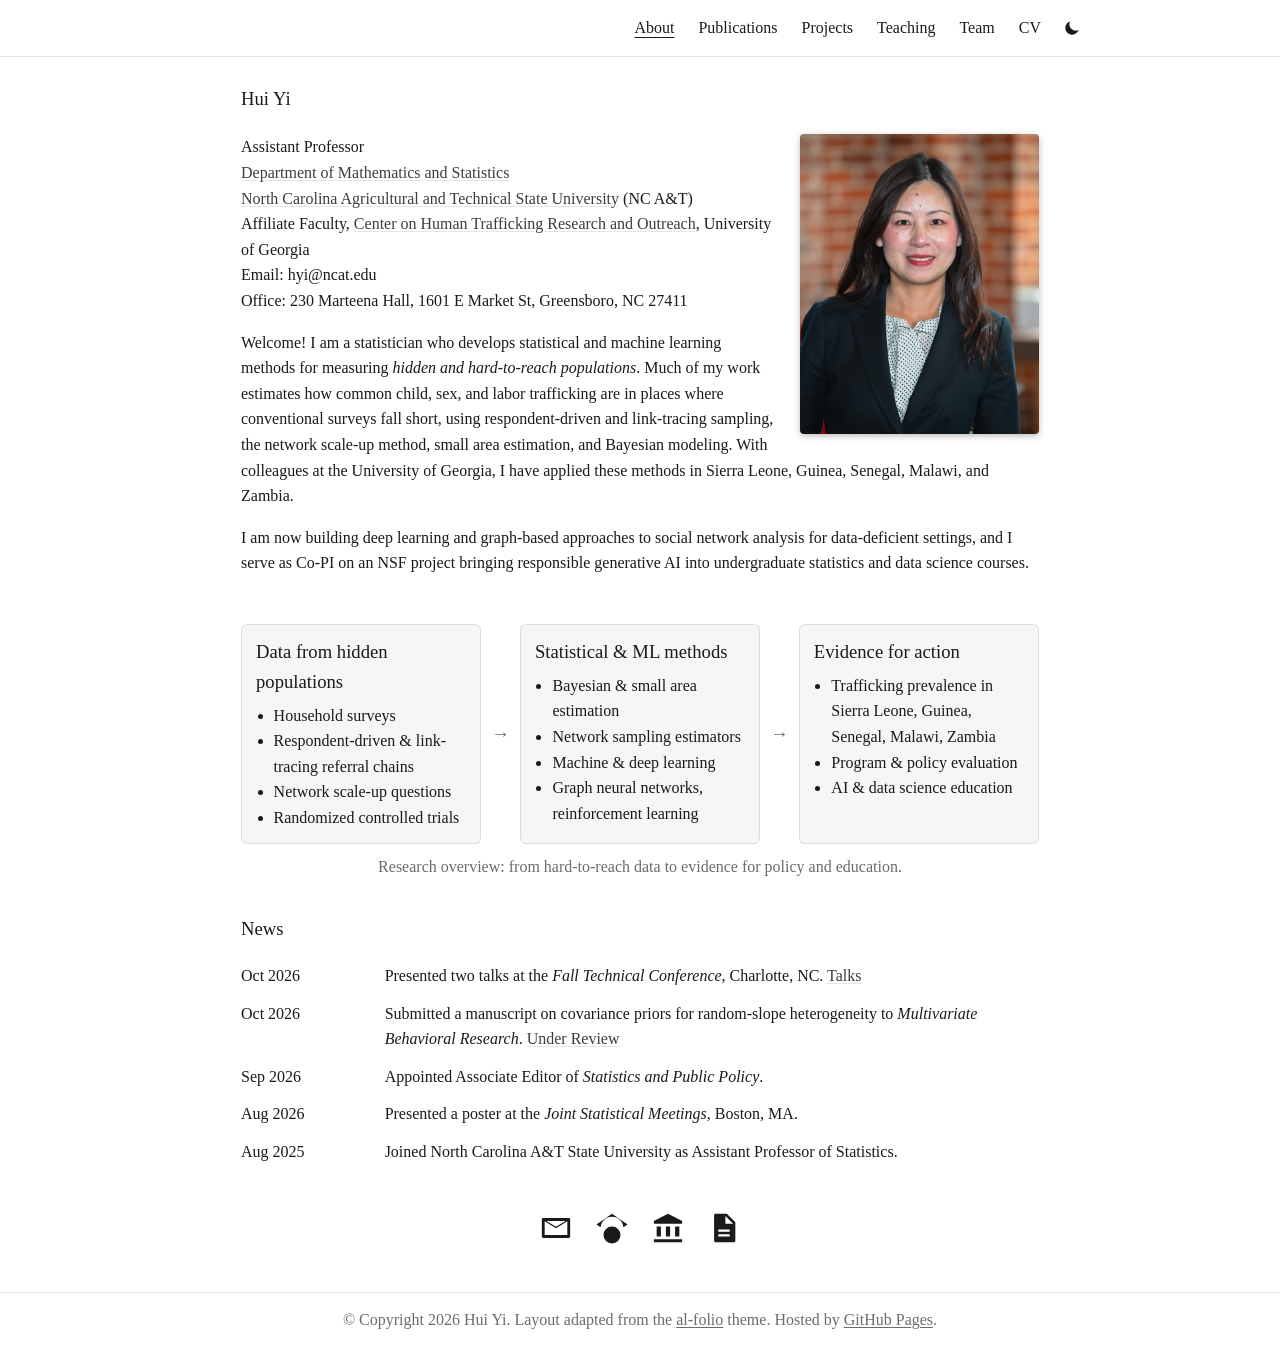
==== index.html @ 5a34bf9c "Add files via upload" ====
<!DOCTYPE html>
<html lang="en">
<head>
<meta charset="utf-8">
<meta name="viewport" content="width=device-width, initial-scale=1, viewport-fit=cover">
<title>Hui Yi, Ph.D. | Statistics | NC A&amp;T (NCAT)</title>
<meta name="description" content="Hui Yi, Ph.D., Assistant Professor of Statistics, Department of Mathematics and Statistics, North Carolina A&amp;T State University (NC A&amp;T, NCAT). Statistical machine learning, Bayesian modeling, respondent-driven sampling, network scale-up, and human trafficking prevalence estimation.">
<link rel="canonical" href="https://huiyi-stat.github.io/">
<meta name="author" content="Hui Yi">
<meta name="keywords" content="Hui Yi, Hui Yi NCAT, Hui Yi NC A&amp;T, North Carolina A&amp;T statistics, respondent-driven sampling, network scale-up, small area estimation, human trafficking, Bayesian">
<meta property="og:type" content="profile"><meta property="og:title" content="Hui Yi, Ph.D. | Statistics | NC A&amp;T (NCAT)">
<meta property="og:description" content="Hui Yi, Ph.D., Assistant Professor of Statistics, Department of Mathematics and Statistics, North Carolina A&amp;T State University (NC A&amp;T, NCAT). Statistical machine learning, Bayesian modeling, respondent-driven sampling, network scale-up, and human trafficking prevalence estimation."><meta property="og:url" content="https://huiyi-stat.github.io/">
<meta property="og:image" content="https://huiyi-stat.github.io/assets/img/prof_pic.jpg">
<script type="application/ld+json">{"@context": "https://schema.org", "@type": "Person", "name": "Hui Yi", "honorificSuffix": "Ph.D.", "jobTitle": "Assistant Professor of Statistics", "email": "mailto:hyi@ncat.edu", "url": "https://huiyi-stat.github.io/", "image": "https://huiyi-stat.github.io/assets/img/prof_pic.jpg", "worksFor": {"@type": "CollegeOrUniversity", "name": "North Carolina Agricultural and Technical State University", "alternateName": ["NC A&T", "NCAT", "N.C. A&T"], "url": "https://www.ncat.edu/"}, "affiliation": {"@type": "Organization", "name": "Department of Mathematics and Statistics, North Carolina A&T State University"}, "alumniOf": [{"@type": "CollegeOrUniversity", "name": "Virginia Tech"}, {"@type": "CollegeOrUniversity", "name": "Beijing Normal University"}], "knowsAbout": ["Statistics", "Machine Learning", "Deep Learning", "Bayesian Modeling", "Survey Sampling", "Respondent-Driven Sampling", "Network Scale-Up Method", "Small Area Estimation", "Social Network Analysis", "Human Trafficking Prevalence Estimation"], "sameAs": ["https://scholar.google.com/citations?user=ZdeAgTMAAAAJ", "https://profiles.ncat.edu/en/persons/hui-yi/"]}</script>
<link rel="stylesheet" href="assets/css/main.css">
<script src="assets/js/site.js"></script>
</head>
<body>
<header class="navbar"><nav class="navbar-inner" aria-label="Main">
  <a class="navbar-brand hidden-on-about" href="index.html">Hui Yi</a>
  <div class="nav-right">
    <div class="nav-menu" id="nav-menu"><ul class="nav-links"><li><a href="index.html" class="active" aria-current="page">About</a></li><li><a href="publications.html">Publications</a></li><li><a href="projects.html">Projects</a></li><li><a href="teaching.html">Teaching</a></li><li><a href="team.html">Team</a></li><li><a href="cv.html">CV</a></li></ul></div>
    <button class="icon-btn theme-toggle" id="theme-toggle" type="button" aria-label="Toggle dark mode"><svg class="moon" viewBox="0 0 24 24" fill="currentColor" aria-hidden="true"><path d="M20.7 14.6A8.5 8.5 0 0 1 9.4 3.3 9 9 0 1 0 20.7 14.6z"/></svg><svg class="sun" viewBox="0 0 24 24" fill="currentColor" aria-hidden="true"><circle cx="12" cy="12" r="4.5"/><path d="M11 1h2v3h-2zM11 20h2v3h-2zM1 11h3v2H1zM20 11h3v2h-3zM4.2 2.8l2.1 2.1-1.4 1.4-2.1-2.1zM17.7 18.1l2.1 2.1-1.4 1.4-2.1-2.1zM2.8 19.8l2.1-2.1 1.4 1.4-2.1 2.1zM18.1 6.3l2.1-2.1 1.4 1.4-2.1 2.1z"/></svg></button>
    <button class="icon-btn nav-toggle" id="nav-toggle" type="button" aria-label="Toggle navigation" aria-expanded="false" aria-controls="nav-menu"><svg viewBox="0 0 24 24" fill="currentColor" aria-hidden="true"><path d="M3 6h18v2H3zM3 11h18v2H3zM3 16h18v2H3z"/></svg></button>
  </div>
</nav></header>
<main class="container">
<header class="post-header"><h1 class="post-title">Hui Yi</h1></header>
<article class="clearfix">
<div class="profile">
  <img src="assets/img/prof_pic.jpg" alt="Portrait of Hui Yi" width="720" height="900">
</div>
<div class="about-body">
<div class="affil">
<p>Assistant Professor</p>
<p><a href="https://www.ncat.edu/cost/departments/mathematics-and-statistics/index.php" target="_blank" rel="noopener">Department of Mathematics and Statistics</a></p>
<p><a href="https://www.ncat.edu/" target="_blank" rel="noopener">North Carolina Agricultural and Technical State University</a> (NC A&amp;T)</p>
<p>Affiliate Faculty, <a href="https://cenhtro.uga.edu/" target="_blank" rel="noopener">Center on Human Trafficking Research and Outreach</a>, University of Georgia</p>
<p>Email: <span style="user-select:all">hyi@ncat.edu</span></p>
<p>Office: 230 Marteena Hall, 1601 E Market St, Greensboro, NC 27411</p>
</div>
<p>Welcome! I am a statistician who develops statistical and machine learning methods for measuring <em>hidden and hard-to-reach populations</em>. Much of my work estimates how common child, sex, and labor trafficking are in places where conventional surveys fall short, using respondent-driven and link-tracing sampling, the network scale-up method, small area estimation, and Bayesian modeling. With colleagues at the University of Georgia, I have applied these methods in Sierra Leone, Guinea, Senegal, Malawi, and Zambia.</p>
<p>I am now building deep learning and graph-based approaches to social network analysis for data-deficient settings, and I serve as Co-PI on an NSF project bringing responsible generative AI into undergraduate statistics and data science courses.</p>

</div>
</article>
<figure class="overview" aria-label="Research overview">
<div class="ov-col"><div class="ov-head">Data from hidden populations</div>
<ul><li>Household surveys</li><li>Respondent-driven &amp; link-tracing referral chains</li><li>Network scale-up questions</li><li>Randomized controlled trials</li></ul></div>
<div class="ov-arrow" aria-hidden="true">&rarr;</div>
<div class="ov-col"><div class="ov-head">Statistical &amp; ML methods</div>
<ul><li>Bayesian &amp; small area estimation</li><li>Network sampling estimators</li><li>Machine &amp; deep learning</li><li>Graph neural networks, reinforcement learning</li></ul></div>
<div class="ov-arrow" aria-hidden="true">&rarr;</div>
<div class="ov-col"><div class="ov-head">Evidence for action</div>
<ul><li>Trafficking prevalence in Sierra Leone, Guinea, Senegal, Malawi, Zambia</li><li>Program &amp; policy evaluation</li><li>AI &amp; data science education</li></ul></div>
<figcaption>Research overview: from hard-to-reach data to evidence for policy and education.</figcaption>
</figure>
<section class="news"><h2 class="section">News</h2>
<div class="table-wrap"><table><tr><th scope="row">Oct 2026</th><td>Presented two talks at the <em>Fall Technical Conference</em>, Charlotte, NC. <a href="cv.html#talks">Talks</a></td></tr><tr><th scope="row">Oct 2026</th><td>Submitted a manuscript on covariance priors for random-slope heterogeneity to <em>Multivariate Behavioral Research</em>. <a href="publications.html#review">Under Review</a></td></tr><tr><th scope="row">Sep 2026</th><td>Appointed Associate Editor of <em>Statistics and Public Policy</em>.</td></tr><tr><th scope="row">Aug 2026</th><td>Presented a poster at the <em>Joint Statistical Meetings</em>, Boston, MA.</td></tr><tr><th scope="row">Aug 2025</th><td>Joined North Carolina A&amp;T State University as Assistant Professor of Statistics.</td></tr></table></div></section>
<div class="social"><div class="contact-icons">
<a href="mailto:hyi@ncat.edu" title="Email" aria-label="Email"><svg viewBox="0 0 24 24" fill="currentColor" aria-hidden="true"><path d="M3 5h18a1 1 0 0 1 1 1v12a1 1 0 0 1-1 1H3a1 1 0 0 1-1-1V6a1 1 0 0 1 1-1zm9 7.2L4 7.3V17h16V7.3l-8 4.9zM5.2 7l6.8 4.2L18.8 7H5.2z"/></svg></a>
<a href="https://scholar.google.com/citations?user=ZdeAgTMAAAAJ&hl=en" title="Google Scholar" aria-label="Google Scholar" target="_blank" rel="noopener"><svg viewBox="0 0 24 24" fill="currentColor" aria-hidden="true"><path d="M12 2 1 9.5l3 2.05V12a8 8 0 0 1 16 0v-.45L23 9.5 12 2zm0 9a6 6 0 1 0 0 12 6 6 0 0 0 0-12z"/></svg></a>
<a href="https://www.ncat.edu/cost/departments/mathematics-and-statistics/index.php" title="NC A&amp;T Mathematics and Statistics" aria-label="Department page" target="_blank" rel="noopener"><svg viewBox="0 0 24 24" fill="currentColor" aria-hidden="true"><path d="M12 2 2 7v2h20V7L12 2zM4 11v7h3v-7H4zm6.5 0v7h3v-7h-3zM17 11v7h3v-7h-3zM2 20v2h20v-2H2z"/></svg></a>
<a href="assets/pdf/Hui_Yi_CV.pdf" title="CV (PDF)" aria-label="CV (PDF)" target="_blank" rel="noopener"><svg viewBox="0 0 24 24" fill="currentColor" aria-hidden="true"><path d="M6 2h8l6 6v13a1 1 0 0 1-1 1H6a1 1 0 0 1-1-1V3a1 1 0 0 1 1-1zm7 1.5V9h5.5L13 3.5zM8 13v1.6h8V13H8zm0 3.4V18h8v-1.6H8z"/></svg></a>
</div></div>
</main>
<footer>&copy; Copyright 2026 Hui Yi. Layout adapted from the <a href="https://github.com/alshedivat/al-folio">al-folio</a> theme. Hosted by <a href="https://pages.github.com/">GitHub Pages</a>.</footer>
</body>
</html>
---- assets/css/main.css ----
/* Layout modeled on the al-folio academic theme: fixed top nav, single 800px column,
   profile photo floated right, news table, publication rows with venue badges. */
:root {
  --bg: #ffffff;
  --bg-soft: #f6f6f7;
  --text: #1a1a1a;
  --muted: #6c6c6c;
  --theme: #3d3d3d;
  --theme-contrast: #ffffff;
  --divider: rgba(0, 0, 0, 0.1);
  --code-bg: rgba(0, 0, 0, 0.04);
  --year: #c8c8c8;
  --shadow: 0 2px 5px 0 rgba(0,0,0,.16), 0 2px 10px 0 rgba(0,0,0,.12);
  --font-sans: "Times New Roman", Times, "Liberation Serif", serif;
  --font-mono: "Courier New", Courier, monospace;
  color-scheme: light;
}
@media (prefers-color-scheme: dark) {
  :root:not([data-theme="light"]) {
    --bg: #1c1c1d; --bg-soft: #262628; --text: #e8e8e8; --muted: #a2a2a6;
    --theme: #d0d0d0; --theme-contrast: #1c1c1d; --divider: rgba(255,255,255,0.14);
    --code-bg: rgba(255,255,255,0.06); --year: #4a4a4e;
    --shadow: 0 2px 5px 0 rgba(0,0,0,.5);
    color-scheme: dark;
  }
}
:root[data-theme="dark"] {
  --bg: #1c1c1d; --bg-soft: #262628; --text: #e8e8e8; --muted: #a2a2a6;
  --theme: #d0d0d0; --theme-contrast: #1c1c1d; --divider: rgba(255,255,255,0.14);
  --code-bg: rgba(255,255,255,0.06); --year: #4a4a4e;
  --shadow: 0 2px 5px 0 rgba(0,0,0,.5);
  color-scheme: dark;
}

* { box-sizing: border-box; }
html { scroll-padding-top: 72px; }
body {
  margin: 0;
  background: var(--bg);
  color: var(--text);
  font-family: var(--font-sans);
  font-size: 16px;
  font-weight: 400;
  line-height: 1.6;
  -webkit-font-smoothing: antialiased;
}
a { color: var(--theme); text-decoration: none; }
a:hover { text-decoration: underline; }
a:focus-visible, button:focus-visible { outline: 2px solid var(--theme); outline-offset: 2px; }
img { max-width: 100%; }
p { margin: 0 0 1rem; }
h1, h2, h3, h4 { text-wrap: balance; }
.font-weight-bold { font-weight: inherit; }

/* ---------- navbar ---------- */
.navbar {
  position: fixed; top: 0; left: 0; right: 0; z-index: 10;
  background: var(--bg);
  box-shadow: 0 1px 0 var(--divider);
  padding-top: env(safe-area-inset-top, 0px);
}
.navbar-inner {
  max-width: 930px; margin: 0 auto; padding: 0 16px;
  min-height: 56px; display: flex; align-items: center; justify-content: space-between; gap: 12px;
}
.navbar-brand { color: var(--text); font-size: 1.25rem; font-weight: 300; white-space: nowrap; }
.navbar-brand:hover { color: var(--theme); text-decoration: none; }
.navbar-brand.hidden-on-about { visibility: hidden; }
.nav-links { display: flex; align-items: center; gap: 4px; list-style: none; margin: 0; padding: 0; }
.nav-links a {
  display: block; padding: 8px 10px; color: var(--text); font-size: 0.95rem; font-weight: 400;
}
.nav-links a:hover { color: var(--theme); text-decoration: none; }
.nav-links a.active { color: var(--theme); font-weight: 500; }
.nav-links a.active::after { content: " (current)"; position: absolute; width: 1px; height: 1px; overflow: hidden; clip: rect(0 0 0 0); }
.icon-btn {
  background: none; border: 0; padding: 8px; cursor: pointer; color: var(--text);
  display: inline-flex; align-items: center; border-radius: 4px;
}
.icon-btn:hover { color: var(--theme); }
.icon-btn svg { width: 18px; height: 18px; }
.nav-toggle { display: none; }
.theme-toggle .moon { display: inline; } .theme-toggle .sun { display: none; }
:root[data-theme="dark"] .theme-toggle .moon { display: none; }
:root[data-theme="dark"] .theme-toggle .sun { display: inline; }
@media (prefers-color-scheme: dark) {
  :root:not([data-theme="light"]) .theme-toggle .moon { display: none; }
  :root:not([data-theme="light"]) .theme-toggle .sun { display: inline; }
}

@media (max-width: 760px) {
  .nav-toggle { display: inline-flex; }
  .nav-menu {
    position: absolute; top: 100%; left: 0; right: 0; background: var(--bg);
    box-shadow: 0 1px 0 var(--divider); display: none; padding: 4px 16px 12px;
  }
  .nav-menu.open { display: block; }
  .nav-links { flex-direction: column; align-items: flex-start; }
  .navbar-brand.hidden-on-about { visibility: visible; }
}
.nav-right { display: flex; align-items: center; gap: 4px; }

/* ---------- page ---------- */
.container { max-width: 830px; margin: 0 auto; padding: 88px 16px 40px; }
.post-header { margin-bottom: 1.5rem; }
.post-title { font-size: 2.6rem; font-weight: 300; line-height: 1.2; margin: 0 0 0.4rem; }
.post-description { color: var(--muted); margin: 0; }
.desc { color: var(--muted); font-size: 1rem; margin-top: 0.25rem; }

.profile { float: right; width: 30%; margin: 0 0 1rem 1.5rem; text-align: center; }
.profile img { width: 100%; border-radius: 4px; box-shadow: var(--shadow); display: block; }
.profile .more-info { font-size: 0.82rem; color: var(--muted); margin-top: 0.75rem; line-height: 1.45; text-align: center; }
.profile .more-info p { margin: 0; }
@media (max-width: 576px) {
  .profile { float: none; width: 60%; max-width: 240px; margin: 0 auto 1.5rem; }
}

.clearfix::after { content: ""; display: table; clear: both; }
.about-body { font-size: 1rem; }
.about-body ul { padding-left: 1.2rem; margin: 0 0 1rem; }

h2.section {
  font-size: 1.6rem; font-weight: 300; margin: 2.2rem 0 0.8rem; clear: both;
}
h2.section a { color: inherit; }
h2.section a:hover { color: var(--theme); text-decoration: none; }

/* news */
.news .table-wrap { overflow-x: auto; max-height: 60vw; }
.news table { width: 100%; border-collapse: collapse; }
.news th, .news td { text-align: left; vertical-align: top; padding: 6px 0; border: 0; }
.news th { width: 18%; min-width: 92px; font-weight: 500; white-space: nowrap; padding-right: 12px; font-variant-numeric: tabular-nums; }

/* publications */
ol.bibliography { list-style: none; margin: 0; padding: 0; }
ol.bibliography > li { padding: 0.9rem 0; border-bottom: 1px solid var(--divider); }
ol.bibliography > li:last-child { border-bottom: 0; }
.pub-row { display: grid; grid-template-columns: 112px minmax(0, 1fr); gap: 16px; align-items: start; }
.abbr { padding-top: 4px; }
.badge {
  display: inline-block; width: 100%; max-width: 112px; text-align: center;
  background: var(--theme); color: var(--theme-contrast);
  font-size: 0.72rem; font-weight: 500; letter-spacing: 0.02em; padding: 4px 6px; border-radius: 3px;
  line-height: 1.3;
}
.badge.alt { background: var(--muted); }
.pub-title { font-weight: 500; }
.pub-author, .pub-periodical { font-size: 0.95rem; }
.pub-author em { font-style: normal; border-bottom: 1px solid currentColor; font-weight: 500; }
.pub-periodical { color: var(--muted); }
.pub-periodical em { color: var(--text); }
.pub-note { font-size: 0.85rem; color: var(--muted); }
.links { display: flex; flex-wrap: wrap; gap: 6px; margin-top: 6px; }
.btn {
  display: inline-block; border: 1px solid var(--theme); color: var(--theme); background: transparent;
  font: 500 0.72rem/1 var(--font-sans); letter-spacing: 0.04em; text-transform: uppercase;
  padding: 5px 9px; border-radius: 3px; cursor: pointer;
}
.btn:hover { background: var(--theme); color: var(--theme-contrast); text-decoration: none; }
.bibtex {
  margin-top: 8px; background: var(--code-bg); border-radius: 4px; padding: 10px 12px;
  font: 0.78rem/1.5 var(--font-mono); overflow-x: auto; white-space: pre;
}
@media (max-width: 576px) {
  .pub-row { grid-template-columns: minmax(0, 1fr); gap: 6px; }
  .badge { width: auto; }
}

h2.year {
  text-align: right; font-size: 3.2rem; font-weight: 300; color: var(--year);
  margin: 1.6rem 0 -1.2rem; line-height: 1; border-top: 1px solid var(--divider); padding-top: 1rem;
}
h2.year.first { border-top: 0; }
h3.group { font-size: 1.25rem; font-weight: 400; margin: 2.2rem 0 0.4rem; color: var(--theme); }

/* generic cards (grants, cv) */
.card { border: 1px solid var(--divider); border-radius: 6px; padding: 1.1rem 1.25rem; margin-bottom: 1rem; background: var(--bg); }
.card h3 { font-size: 1.15rem; font-weight: 400; margin: 0 0 0.6rem; color: var(--theme); }
.cv-list { list-style: none; padding: 0; margin: 0; }
.cv-list > li { display: grid; grid-template-columns: 130px minmax(0, 1fr); gap: 14px; padding: 6px 0; }
.cv-list > li + li { border-top: 1px dashed var(--divider); }
.cv-date { font-size: 0.85rem; color: var(--muted); font-variant-numeric: tabular-nums; padding-top: 2px; }
.cv-date .pill { display: inline-block; background: var(--bg-soft); border: 1px solid var(--divider); border-radius: 3px; padding: 1px 7px; }
.cv-main { min-width: 0; }
.cv-main .sub { color: var(--muted); font-size: 0.92rem; }
@media (max-width: 576px) { .cv-list > li { grid-template-columns: minmax(0, 1fr); gap: 2px; } }

.grant-meta { display: flex; flex-wrap: wrap; gap: 6px 14px; font-size: 0.85rem; color: var(--muted); margin: 0.25rem 0 0.5rem; }
.grant-meta strong { color: var(--text); font-weight: 500; }
.grant-desc { font-size: 0.93rem; margin: 0; }
.summary-box { background: var(--bg-soft); border-radius: 6px; padding: 1rem 1.25rem; margin-bottom: 1.5rem; }

ul.plain { padding-left: 1.2rem; }
ul.plain li { margin-bottom: 0.45rem; }
ul.plain .sub { color: var(--muted); font-size: 0.92rem; display: block; }
.tags { display: flex; flex-wrap: wrap; gap: 6px; list-style: none; padding: 0; margin: 0.4rem 0 1rem; }
.tags li { border: 1px solid var(--divider); border-radius: 999px; padding: 2px 12px; font-size: 0.88rem; }

/* social */
.social { text-align: center; margin-top: 2.5rem; clear: both; }
.contact-icons { display: flex; justify-content: center; gap: 22px; }
.contact-icons a { color: var(--text); }
.contact-icons a:hover { color: var(--theme); }
.contact-icons svg { width: 34px; height: 34px; }
.contact-note { color: var(--muted); font-size: 0.92rem; margin-top: 0.8rem; }

footer {
  border-top: 1px solid var(--divider); color: var(--muted); font-size: 0.8rem; text-align: center;
  padding: 14px 16px calc(14px + env(safe-area-inset-bottom, 0px));
}
footer a { color: var(--muted); text-decoration: underline; }

@media (prefers-reduced-motion: no-preference) {
  a, .btn, .icon-btn { transition: color .15s, background-color .15s; }
}
em.self { font-style: normal; border-bottom: 1px solid currentColor; font-weight: 500; }
.profile img { height: auto; }
abbr.badge { text-decoration: none; border: 0; cursor: default; }

/* ---------- Typography: Times New Roman, 12 pt text / 14 pt headings; neutral colors ---------- */
body, .nav-links a, .post-description, .desc, .about-body, .profile .more-info, .news th, .news td,
.pub-title, .pub-author, .pub-periodical, .pub-note, .badge, .btn, .bibtex, .cv-date, .cv-main .sub,
.grant-meta, .grant-desc, ul.plain .sub, .tags li, .contact-note, footer, .summary-box, .card { font-size: 12pt; }
.navbar-brand, .post-title, h2.section, h2.year, h3.group, .card h3 { font-size: 14pt; }
.post-title, .navbar-brand, h2.section, h2.year, h3.group, .card h3 { font-weight: 400; }
.post-title { margin-bottom: 0.3rem; }
h2.year { color: var(--muted); text-align: right; margin: 1.4rem 0 0.2rem; padding-top: 0.8rem; }
h3.group, .card h3 { color: var(--text); }
.pub-title, .news th, .nav-links a.active, .grant-meta strong { font-weight: 400; }
.pub-author em, em.self { font-weight: 400; }
a { color: var(--theme); text-decoration: underline; text-decoration-color: var(--divider); text-underline-offset: 2px; }
a:hover { text-decoration-color: currentColor; }
.navbar-brand, .nav-links a, .contact-icons a, .btn, h2.section a { text-decoration: none; }
.nav-links a.active { color: var(--text); text-decoration: underline; text-underline-offset: 4px; }
.badge { letter-spacing: 0; font-weight: 400; }
.btn { text-transform: none; letter-spacing: 0; font-weight: 400; padding: 3px 9px; }
.bibtex { font-size: 10pt; }

/* ---------- layout v2 (gaoxiangluo.github.io style) ---------- */
.affil { margin-bottom: 1rem; }
.affil p { margin: 0; }
.muted { color: var(--muted); }
.pub-row.wide { grid-template-columns: 1.6em 160px minmax(0, 1fr); }
.pub-num { padding-top: 3px; color: var(--muted); font-variant-numeric: tabular-nums; }
.abbr .preview { display: block; width: 100%; max-width: 160px; height: auto; margin-top: 6px; border-radius: 3px; border: 1px solid var(--divider); }
.badge { max-width: 160px; }
.labels { display: flex; flex-wrap: wrap; gap: 6px; margin-top: 4px; }
.award { font-size: 12pt; border: 1px solid var(--muted); color: var(--muted); border-radius: 3px; padding: 0 7px; }
.abstract { margin-top: 8px; border-left: 2px solid var(--divider); padding-left: 12px; font-size: 12pt; }
.abstract p { margin: 0; }
.overview { clear: both; margin: 2rem 0 0; display: grid; grid-template-columns: minmax(0,1fr) auto minmax(0,1fr) auto minmax(0,1fr); gap: 10px; align-items: stretch; }
.ov-col { border: 1px solid var(--divider); border-radius: 6px; padding: 12px 14px; background: var(--bg-soft); }
.ov-head { font-size: 14pt; margin-bottom: 6px; }
.ov-col ul { margin: 0; padding-left: 1.1rem; font-size: 12pt; }
.ov-arrow { align-self: center; color: var(--muted); font-size: 14pt; }
.overview figcaption { grid-column: 1 / -1; text-align: center; color: var(--muted); font-size: 12pt; }
.cv-toc { display: flex; flex-wrap: wrap; gap: 6px 16px; margin: 0 0 1.5rem; font-size: 12pt; }
h4.cv-year { font-size: 12pt; font-weight: 400; color: var(--muted); margin: 1rem 0 0.3rem; }
h3.group.sub { margin-top: 1.2rem; }
section[id] { scroll-margin-top: 72px; }
@media (max-width: 680px) {
  .overview { grid-template-columns: minmax(0, 1fr); }
  .ov-arrow { transform: rotate(90deg); justify-self: center; }
}
@media (max-width: 576px) {
  .pub-row.wide { grid-template-columns: 1.6em minmax(0, 1fr); }
  .pub-row.wide .abbr { grid-column: 2; }
  .pub-row.wide .pub-body { grid-column: 2; }
  .abbr .preview { max-width: 200px; }
}
.pub-row.thumb { grid-template-columns: 160px minmax(0, 1fr); }
@media (max-width: 576px) { .pub-row.thumb { grid-template-columns: minmax(0, 1fr); } }

/* ---------- v3: projects, teaching, team ---------- */
h3.year { text-align: right; font-size: 14pt; font-weight: 400; color: var(--muted); margin: 1.4rem 0 0.2rem; line-height: 1; border-top: 1px solid var(--divider); padding-top: 0.8rem; }
h3.year.first { border-top: 0; }
.project { display: grid; grid-template-columns: 220px minmax(0, 1fr); gap: 20px; padding: 1.2rem 0; border-bottom: 1px solid var(--divider); }
.project:last-child { border-bottom: 0; }
.project-img { width: 100%; height: auto; border-radius: 6px; border: 1px solid var(--divider); }
.project-meta { display: flex; flex-wrap: wrap; gap: 6px 14px; color: var(--muted); font-size: 12pt; align-items: center; }
.status { border-radius: 999px; padding: 0 10px; border: 1px solid currentColor; }
.status.active { color: #1b7a5a; }
.status.pending { color: #a15c00; }
:root[data-theme="dark"] .status.active { color: #6fd3a8; }
:root[data-theme="dark"] .status.pending { color: #f0b35a; }
@media (prefers-color-scheme: dark) { :root:not([data-theme="light"]) .status.active { color: #6fd3a8; } :root:not([data-theme="light"]) .status.pending { color: #f0b35a; } }
.project-title { font-size: 14pt; font-weight: 400; margin: 0.4rem 0 0.6rem; line-height: 1.35; }
.facts { display: grid; grid-template-columns: 130px minmax(0, 1fr); gap: 4px 12px; margin: 0 0 0.6rem; font-size: 12pt; }
.facts dt { color: var(--muted); }
.facts dd { margin: 0; }
.project-desc { margin: 0; font-size: 12pt; }
.courses { display: grid; gap: 12px; margin-bottom: 1rem; }
.course { display: grid; grid-template-columns: 170px minmax(0, 1fr); gap: 14px; align-items: start; border: 1px solid var(--divider); border-radius: 6px; padding: 12px 14px; }
.course-code { background: var(--theme); color: var(--theme-contrast); border-radius: 3px; padding: 2px 8px; text-align: center; font-size: 12pt; }
.course .sub, .member .sub { color: var(--muted); font-size: 12pt; }
.team { display: grid; grid-template-columns: repeat(auto-fit, minmax(260px, 1fr)); gap: 16px; }
.member { display: flex; gap: 16px; align-items: center; border: 1px solid var(--divider); border-radius: 6px; padding: 16px; }
.avatar { flex: 0 0 72px; width: 72px; height: 72px; border-radius: 50%; color: #fff; display: grid; place-items: center; font-size: 14pt; letter-spacing: 0.05em; }
.member-name { font-size: 14pt; font-weight: 400; margin: 0; }
@media (max-width: 640px) {
  .project { grid-template-columns: minmax(0, 1fr); }
  .project-img { max-width: 280px; }
  .facts { grid-template-columns: minmax(0, 1fr); gap: 0; }
  .facts dd { margin-bottom: 6px; }
  .course { grid-template-columns: minmax(0, 1fr); }
  .course-code { justify-self: start; }
}
/* nav fits six tabs */
@media (max-width: 860px) { .nav-toggle { display: inline-flex; } .nav-menu { position: absolute; top: 100%; left: 0; right: 0; background: var(--bg); box-shadow: 0 1px 0 var(--divider); display: none; padding: 4px 16px 12px; } .nav-menu.open { display: block; } .nav-links { flex-direction: column; align-items: flex-start; } .navbar-brand.hidden-on-about { visibility: visible; } }
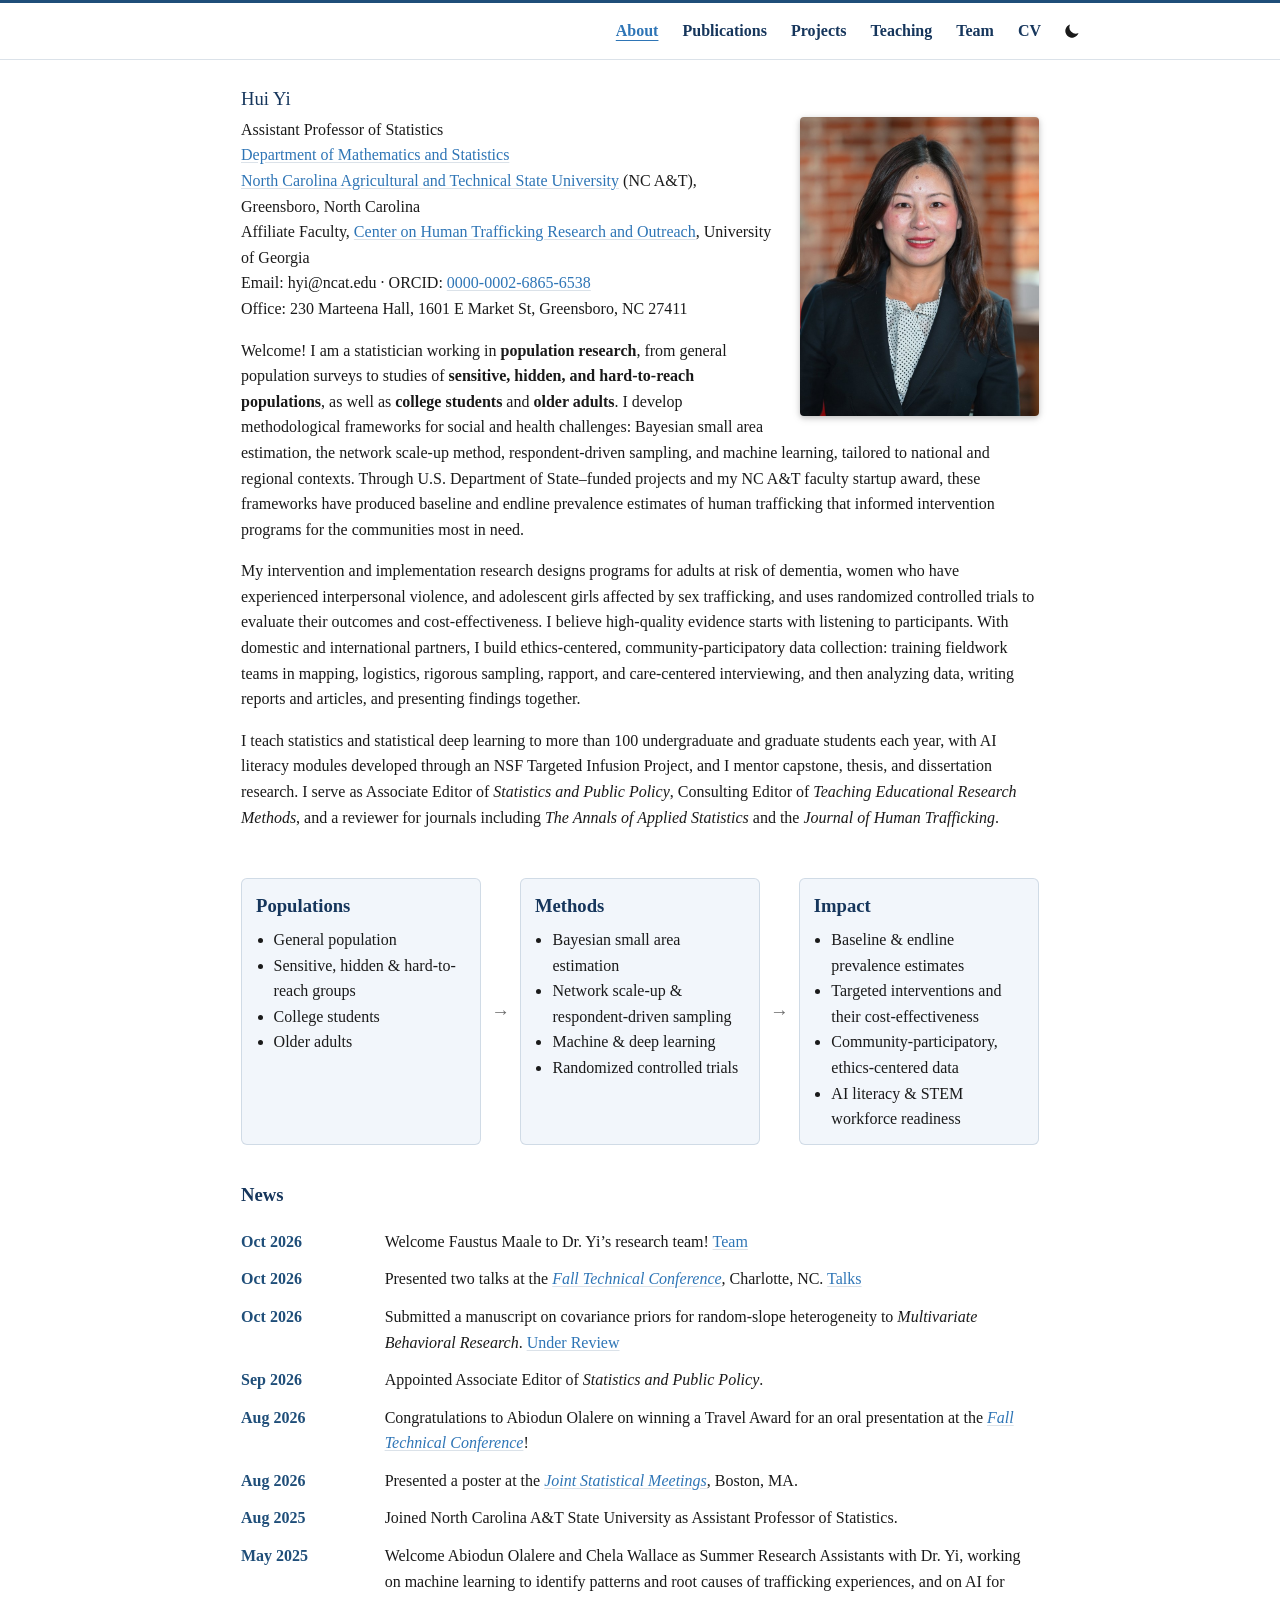
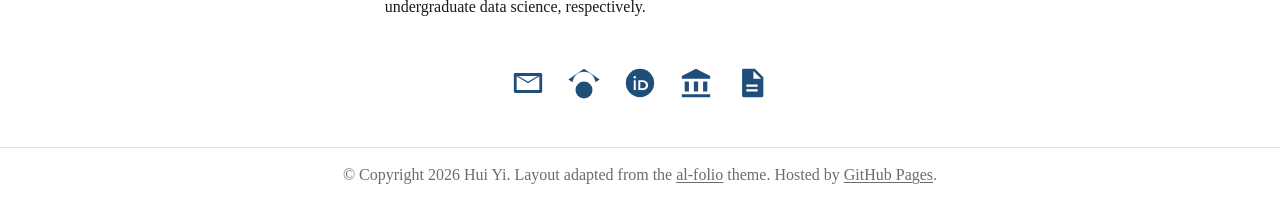
==== commit ba2065a0: "Add files via upload" ====
--- a/index.html
+++ b/index.html
@@ -4,14 +4,14 @@
 <meta charset="utf-8">
 <meta name="viewport" content="width=device-width, initial-scale=1, viewport-fit=cover">
 <title>Hui Yi, Ph.D. | Statistics | NC A&amp;T (NCAT)</title>
-<meta name="description" content="Hui Yi, Ph.D., Assistant Professor of Statistics, Department of Mathematics and Statistics, North Carolina A&amp;T State University (NC A&amp;T, NCAT). Statistical machine learning, Bayesian modeling, respondent-driven sampling, network scale-up, and human trafficking prevalence estimation.">
+<meta name="description" content="Hui Yi, Ph.D., Assistant Professor of Statistics, North Carolina A&amp;T State University (NC A&amp;T, NCAT). Population research on general, sensitive, hidden, and hard-to-reach populations, college students, and older adults: Bayesian small area estimation, network sampling, machine learning, and randomized controlled trials.">
 <link rel="canonical" href="https://huiyi-stat.github.io/">
 <meta name="author" content="Hui Yi">
 <meta name="keywords" content="Hui Yi, Hui Yi NCAT, Hui Yi NC A&amp;T, North Carolina A&amp;T statistics, respondent-driven sampling, network scale-up, small area estimation, human trafficking, Bayesian">
 <meta property="og:type" content="profile"><meta property="og:title" content="Hui Yi, Ph.D. | Statistics | NC A&amp;T (NCAT)">
-<meta property="og:description" content="Hui Yi, Ph.D., Assistant Professor of Statistics, Department of Mathematics and Statistics, North Carolina A&amp;T State University (NC A&amp;T, NCAT). Statistical machine learning, Bayesian modeling, respondent-driven sampling, network scale-up, and human trafficking prevalence estimation."><meta property="og:url" content="https://huiyi-stat.github.io/">
+<meta property="og:description" content="Hui Yi, Ph.D., Assistant Professor of Statistics, North Carolina A&amp;T State University (NC A&amp;T, NCAT). Population research on general, sensitive, hidden, and hard-to-reach populations, college students, and older adults: Bayesian small area estimation, network sampling, machine learning, and randomized controlled trials."><meta property="og:url" content="https://huiyi-stat.github.io/">
 <meta property="og:image" content="https://huiyi-stat.github.io/assets/img/prof_pic.jpg">
-<script type="application/ld+json">{"@context": "https://schema.org", "@type": "Person", "name": "Hui Yi", "honorificSuffix": "Ph.D.", "jobTitle": "Assistant Professor of Statistics", "email": "mailto:hyi@ncat.edu", "url": "https://huiyi-stat.github.io/", "image": "https://huiyi-stat.github.io/assets/img/prof_pic.jpg", "worksFor": {"@type": "CollegeOrUniversity", "name": "North Carolina Agricultural and Technical State University", "alternateName": ["NC A&T", "NCAT", "N.C. A&T"], "url": "https://www.ncat.edu/"}, "affiliation": {"@type": "Organization", "name": "Department of Mathematics and Statistics, North Carolina A&T State University"}, "alumniOf": [{"@type": "CollegeOrUniversity", "name": "Virginia Tech"}, {"@type": "CollegeOrUniversity", "name": "Beijing Normal University"}], "knowsAbout": ["Statistics", "Machine Learning", "Deep Learning", "Bayesian Modeling", "Survey Sampling", "Respondent-Driven Sampling", "Network Scale-Up Method", "Small Area Estimation", "Social Network Analysis", "Human Trafficking Prevalence Estimation"], "sameAs": ["https://scholar.google.com/citations?user=ZdeAgTMAAAAJ", "https://profiles.ncat.edu/en/persons/hui-yi/"]}</script>
+<script type="application/ld+json">{"@context": "https://schema.org", "@type": "Person", "name": "Hui Yi", "honorificSuffix": "Ph.D.", "jobTitle": "Assistant Professor of Statistics", "identifier": "https://orcid.org/0000-0002-6865-6538", "email": "mailto:hyi@ncat.edu", "url": "https://huiyi-stat.github.io/", "image": "https://huiyi-stat.github.io/assets/img/prof_pic.jpg", "worksFor": {"@type": "CollegeOrUniversity", "name": "North Carolina Agricultural and Technical State University", "alternateName": ["NC A&T", "NCAT", "N.C. A&T"], "url": "https://www.ncat.edu/"}, "affiliation": {"@type": "Organization", "name": "Department of Mathematics and Statistics, North Carolina A&T State University"}, "alumniOf": [{"@type": "CollegeOrUniversity", "name": "Virginia Tech"}, {"@type": "CollegeOrUniversity", "name": "Beijing Normal University"}], "knowsAbout": ["Statistics", "Population Research", "Hidden and Hard-to-Reach Populations", "Randomized Controlled Trials", "Machine Learning", "Deep Learning", "Bayesian Modeling", "Survey Sampling", "Respondent-Driven Sampling", "Network Scale-Up Method", "Small Area Estimation", "Social Network Analysis", "Human Trafficking Prevalence Estimation"], "sameAs": ["https://orcid.org/0000-0002-6865-6538", "https://scholar.google.com/citations?user=ZdeAgTMAAAAJ", "https://profiles.ncat.edu/en/persons/hui-yi/"]}</script>
 <link rel="stylesheet" href="assets/css/main.css">
 <script src="assets/js/site.js"></script>
 </head>
@@ -25,42 +25,43 @@
   </div>
 </nav></header>
 <main class="container">
-<header class="post-header"><h1 class="post-title">Hui Yi</h1></header>
+<header class="post-header"><h1 class="post-title about-name">Hui Yi</h1></header>
 <article class="clearfix">
 <div class="profile">
   <img src="assets/img/prof_pic.jpg" alt="Portrait of Hui Yi" width="720" height="900">
 </div>
 <div class="about-body">
 <div class="affil">
-<p>Assistant Professor</p>
-<p><a href="https://www.ncat.edu/cost/departments/mathematics-and-statistics/index.php" target="_blank" rel="noopener">Department of Mathematics and Statistics</a></p>
-<p><a href="https://www.ncat.edu/" target="_blank" rel="noopener">North Carolina Agricultural and Technical State University</a> (NC A&amp;T)</p>
+<p>Assistant Professor of Statistics</p>
+<p><a href="https://www.ncat.edu/cost/departments/mathematics/index.php" target="_blank" rel="noopener">Department of Mathematics and Statistics</a></p>
+<p><a href="https://www.ncat.edu/" target="_blank" rel="noopener">North Carolina Agricultural and Technical State University</a> (NC A&amp;T), Greensboro, North Carolina</p>
 <p>Affiliate Faculty, <a href="https://cenhtro.uga.edu/" target="_blank" rel="noopener">Center on Human Trafficking Research and Outreach</a>, University of Georgia</p>
-<p>Email: <span style="user-select:all">hyi@ncat.edu</span></p>
+<p>Email: <span style="user-select:all">hyi@ncat.edu</span> &middot; ORCID: <a href="https://orcid.org/0000-0002-6865-6538" target="_blank" rel="noopener">0000-0002-6865-6538</a></p>
 <p>Office: 230 Marteena Hall, 1601 E Market St, Greensboro, NC 27411</p>
 </div>
-<p>Welcome! I am a statistician who develops statistical and machine learning methods for measuring <em>hidden and hard-to-reach populations</em>. Much of my work estimates how common child, sex, and labor trafficking are in places where conventional surveys fall short, using respondent-driven and link-tracing sampling, the network scale-up method, small area estimation, and Bayesian modeling. With colleagues at the University of Georgia, I have applied these methods in Sierra Leone, Guinea, Senegal, Malawi, and Zambia.</p>
-<p>I am now building deep learning and graph-based approaches to social network analysis for data-deficient settings, and I serve as Co-PI on an NSF project bringing responsible generative AI into undergraduate statistics and data science courses.</p>
-
+<p>Welcome! I am a statistician working in <strong>population research</strong>, from general population surveys to studies of <strong>sensitive, hidden, and hard-to-reach populations</strong>, as well as <strong>college students</strong> and <strong>older adults</strong>. I develop methodological frameworks for social and health challenges: Bayesian small area estimation, the network scale-up method, respondent-driven sampling, and machine learning, tailored to national and regional contexts. Through U.S. Department of State&ndash;funded projects and my NC A&amp;T faculty startup award, these frameworks have produced baseline and endline prevalence estimates of human trafficking that informed intervention programs for the communities most in need.</p>
+<p>My intervention and implementation research designs programs for adults at risk of dementia, women who have experienced interpersonal violence, and adolescent girls affected by sex trafficking, and uses randomized controlled trials to evaluate their outcomes and cost-effectiveness. I believe high-quality evidence starts with listening to participants. With domestic and international partners, I build ethics-centered, community-participatory data collection: training fieldwork teams in mapping, logistics, rigorous sampling, rapport, and care-centered interviewing, and then analyzing data, writing reports and articles, and presenting findings together.</p>
+<p>I teach statistics and statistical deep learning to more than 100 undergraduate and graduate students each year, with AI literacy modules developed through an NSF Targeted Infusion Project, and I mentor capstone, thesis, and dissertation research. I serve as Associate Editor of <em>Statistics and Public Policy</em>, Consulting Editor of <em>Teaching Educational Research Methods</em>, and a reviewer for journals including <em>The Annals of Applied Statistics</em> and the <em>Journal of Human Trafficking</em>.</p>
 </div>
 </article>
 <figure class="overview" aria-label="Research overview">
-<div class="ov-col"><div class="ov-head">Data from hidden populations</div>
-<ul><li>Household surveys</li><li>Respondent-driven &amp; link-tracing referral chains</li><li>Network scale-up questions</li><li>Randomized controlled trials</li></ul></div>
+<div class="ov-col"><div class="ov-head">Populations</div>
+<ul><li>General population</li><li>Sensitive, hidden &amp; hard-to-reach groups</li><li>College students</li><li>Older adults</li></ul></div>
 <div class="ov-arrow" aria-hidden="true">&rarr;</div>
-<div class="ov-col"><div class="ov-head">Statistical &amp; ML methods</div>
-<ul><li>Bayesian &amp; small area estimation</li><li>Network sampling estimators</li><li>Machine &amp; deep learning</li><li>Graph neural networks, reinforcement learning</li></ul></div>
+<div class="ov-col"><div class="ov-head">Methods</div>
+<ul><li>Bayesian small area estimation</li><li>Network scale-up &amp; respondent-driven sampling</li><li>Machine &amp; deep learning</li><li>Randomized controlled trials</li></ul></div>
 <div class="ov-arrow" aria-hidden="true">&rarr;</div>
-<div class="ov-col"><div class="ov-head">Evidence for action</div>
-<ul><li>Trafficking prevalence in Sierra Leone, Guinea, Senegal, Malawi, Zambia</li><li>Program &amp; policy evaluation</li><li>AI &amp; data science education</li></ul></div>
-<figcaption>Research overview: from hard-to-reach data to evidence for policy and education.</figcaption>
+<div class="ov-col"><div class="ov-head">Impact</div>
+<ul><li>Baseline &amp; endline prevalence estimates</li><li>Targeted interventions and their cost-effectiveness</li><li>Community-participatory, ethics-centered data</li><li>AI literacy &amp; STEM workforce readiness</li></ul></div>
+
 </figure>
 <section class="news"><h2 class="section">News</h2>
-<div class="table-wrap"><table><tr><th scope="row">Oct 2026</th><td>Presented two talks at the <em>Fall Technical Conference</em>, Charlotte, NC. <a href="cv.html#talks">Talks</a></td></tr><tr><th scope="row">Oct 2026</th><td>Submitted a manuscript on covariance priors for random-slope heterogeneity to <em>Multivariate Behavioral Research</em>. <a href="publications.html#review">Under Review</a></td></tr><tr><th scope="row">Sep 2026</th><td>Appointed Associate Editor of <em>Statistics and Public Policy</em>.</td></tr><tr><th scope="row">Aug 2026</th><td>Presented a poster at the <em>Joint Statistical Meetings</em>, Boston, MA.</td></tr><tr><th scope="row">Aug 2025</th><td>Joined North Carolina A&amp;T State University as Assistant Professor of Statistics.</td></tr></table></div></section>
+<div class="table-wrap"><table><tr><th scope="row">Oct 2026</th><td>Welcome Faustus Maale to Dr. Yi&rsquo;s research team! <a href="team.html">Team</a></td></tr><tr><th scope="row">Oct 2026</th><td>Presented two talks at the <a href="https://falltechnicalconference.org/2026-program/" target="_blank" rel="noopener"><em>Fall Technical Conference</em></a>, Charlotte, NC. <a href="cv.html#talks">Talks</a></td></tr><tr><th scope="row">Oct 2026</th><td>Submitted a manuscript on covariance priors for random-slope heterogeneity to <em>Multivariate Behavioral Research</em>. <a href="publications.html#review">Under Review</a></td></tr><tr><th scope="row">Sep 2026</th><td>Appointed Associate Editor of <em>Statistics and Public Policy</em>.</td></tr><tr><th scope="row">Aug 2026</th><td>Congratulations to Abiodun Olalere on winning a Travel Award for an oral presentation at the <a href="https://falltechnicalconference.org/2026-program/" target="_blank" rel="noopener"><em>Fall Technical Conference</em></a>!</td></tr><tr><th scope="row">Aug 2026</th><td>Presented a poster at the <a href="https://ww2.amstat.org/meetings/jsm/2026/program.cfm" target="_blank" rel="noopener"><em>Joint Statistical Meetings</em></a>, Boston, MA.</td></tr><tr><th scope="row">Aug 2025</th><td>Joined North Carolina A&amp;T State University as Assistant Professor of Statistics.</td></tr><tr><th scope="row">May 2025</th><td>Welcome Abiodun Olalere and Chela Wallace as Summer Research Assistants with Dr. Yi, working on machine learning to identify patterns and root causes of trafficking experiences, and on AI for undergraduate data science, respectively.</td></tr></table></div></section>
 <div class="social"><div class="contact-icons">
 <a href="mailto:hyi@ncat.edu" title="Email" aria-label="Email"><svg viewBox="0 0 24 24" fill="currentColor" aria-hidden="true"><path d="M3 5h18a1 1 0 0 1 1 1v12a1 1 0 0 1-1 1H3a1 1 0 0 1-1-1V6a1 1 0 0 1 1-1zm9 7.2L4 7.3V17h16V7.3l-8 4.9zM5.2 7l6.8 4.2L18.8 7H5.2z"/></svg></a>
 <a href="https://scholar.google.com/citations?user=ZdeAgTMAAAAJ&hl=en" title="Google Scholar" aria-label="Google Scholar" target="_blank" rel="noopener"><svg viewBox="0 0 24 24" fill="currentColor" aria-hidden="true"><path d="M12 2 1 9.5l3 2.05V12a8 8 0 0 1 16 0v-.45L23 9.5 12 2zm0 9a6 6 0 1 0 0 12 6 6 0 0 0 0-12z"/></svg></a>
-<a href="https://www.ncat.edu/cost/departments/mathematics-and-statistics/index.php" title="NC A&amp;T Mathematics and Statistics" aria-label="Department page" target="_blank" rel="noopener"><svg viewBox="0 0 24 24" fill="currentColor" aria-hidden="true"><path d="M12 2 2 7v2h20V7L12 2zM4 11v7h3v-7H4zm6.5 0v7h3v-7h-3zM17 11v7h3v-7h-3zM2 20v2h20v-2H2z"/></svg></a>
+<a href="https://orcid.org/0000-0002-6865-6538" title="ORCID" aria-label="ORCID" target="_blank" rel="noopener"><svg viewBox="0 0 24 24" fill="currentColor" aria-hidden="true"><path d="M12 2a10 10 0 1 0 0 20 10 10 0 0 0 0-20zM8.3 7.1a.9.9 0 1 1 0 1.8.9.9 0 0 1 0-1.8zM7.6 10h1.4v7H7.6v-7zm3.2 0h3c2.6 0 3.9 1.8 3.9 3.5 0 1.9-1.4 3.5-3.9 3.5h-3V10zm1.4 1.3v4.4h1.5c1.8 0 2.5-1.2 2.5-2.2 0-1.2-.8-2.2-2.5-2.2h-1.5z"/></svg></a>
+<a href="https://www.ncat.edu/cost/departments/mathematics/index.php" title="NC A&amp;T Mathematics and Statistics" aria-label="Department page" target="_blank" rel="noopener"><svg viewBox="0 0 24 24" fill="currentColor" aria-hidden="true"><path d="M12 2 2 7v2h20V7L12 2zM4 11v7h3v-7H4zm6.5 0v7h3v-7h-3zM17 11v7h3v-7h-3zM2 20v2h20v-2H2z"/></svg></a>
 <a href="assets/pdf/Hui_Yi_CV.pdf" title="CV (PDF)" aria-label="CV (PDF)" target="_blank" rel="noopener"><svg viewBox="0 0 24 24" fill="currentColor" aria-hidden="true"><path d="M6 2h8l6 6v13a1 1 0 0 1-1 1H6a1 1 0 0 1-1-1V3a1 1 0 0 1 1-1zm7 1.5V9h5.5L13 3.5zM8 13v1.6h8V13H8zm0 3.4V18h8v-1.6H8z"/></svg></a>
 </div></div>
 </main>
--- a/assets/css/main.css
+++ b/assets/css/main.css
@@ -307,3 +307,53 @@
 }
 /* nav fits six tabs */
 @media (max-width: 860px) { .nav-toggle { display: inline-flex; } .nav-menu { position: absolute; top: 100%; left: 0; right: 0; background: var(--bg); box-shadow: 0 1px 0 var(--divider); display: none; padding: 4px 16px 12px; } .nav-menu.open { display: block; } .nav-links { flex-direction: column; align-items: flex-start; } .navbar-brand.hidden-on-about { visibility: visible; } }
+
+/* ---------- v5: scientific palette, bold headings & tabs, tighter page headers ---------- */
+:root {
+  --theme: #1f4e79;          /* deep scientific blue */
+  --accent: #2e75b6;         /* link blue */
+  --heading: #16365c;
+  --bg-soft: #f2f6fb;
+  --divider: rgba(31, 78, 121, 0.16);
+  --code-bg: rgba(31, 78, 121, 0.06);
+}
+@media (prefers-color-scheme: dark) {
+  :root:not([data-theme="light"]) { --theme: #8db8e8; --accent: #9cc5f0; --heading: #c9def5; --bg-soft: #1f2833; --divider: rgba(141, 184, 232, 0.22); --code-bg: rgba(141, 184, 232, 0.10); --theme-contrast: #0f1a26; }
+}
+:root[data-theme="dark"] { --theme: #8db8e8; --accent: #9cc5f0; --heading: #c9def5; --bg-soft: #1f2833; --divider: rgba(141, 184, 232, 0.22); --code-bg: rgba(141, 184, 232, 0.10); --theme-contrast: #0f1a26; }
+
+a { color: var(--accent); }
+.navbar { border-top: 3px solid var(--theme); }
+.nav-links a { font-weight: 700; color: var(--heading); }
+.nav-links a:hover, .nav-links a.active { color: var(--accent); }
+.post-title, h2.section, h3.group, h3.year, h2.year, .card h3, .ov-head, .project-title, .member-name, h4.cv-year, .pub-title {
+  font-weight: 700; color: var(--heading);
+}
+.post-title { margin-bottom: 0.15rem; }
+.post-header { margin-bottom: 0.4rem; }
+.post-description { margin: 0; }
+.post-header + section > h2.section:first-child, .post-header + h2.section { margin-top: 0.6rem; }
+h3.year { color: var(--theme); border-top-color: var(--divider); }
+.badge { background: var(--theme); color: var(--theme-contrast); }
+.badge.alt { background: #5b7fa3; }
+.course-code { background: var(--theme); color: var(--theme-contrast); }
+.btn { border-color: var(--accent); color: var(--accent); }
+.btn:hover { background: var(--accent); color: #fff; }
+.ov-col { background: var(--bg-soft); border-color: var(--divider); }
+.card { border-color: var(--divider); }
+.cv-date .pill { background: var(--bg-soft); border-color: var(--divider); color: var(--heading); }
+.news th { color: var(--theme); font-weight: 700; }
+.contact-icons a { color: var(--theme); }
+.contact-icons a:hover { color: var(--accent); }
+.pub-author em, em.self { border-bottom-color: var(--accent); }
+/* the name itself stays regular weight */
+.navbar-brand, .about-name { font-weight: 400; }
+.nav-links a.active { font-weight: 700; }
+/* larger figure icons so their labels are readable */
+.pub-row.thumb { grid-template-columns: 240px minmax(0, 1fr); }
+.pub-row.wide { grid-template-columns: 1.6em 240px minmax(0, 1fr); }
+.abbr .preview { max-width: 240px; }
+.badge { max-width: 240px; }
+.project { grid-template-columns: 300px minmax(0, 1fr); }
+@media (max-width: 640px) { .project { grid-template-columns: minmax(0, 1fr); } .project-img { max-width: 100%; } }
+@media (max-width: 576px) { .pub-row.thumb { grid-template-columns: minmax(0, 1fr); } .abbr .preview { max-width: 100%; } }
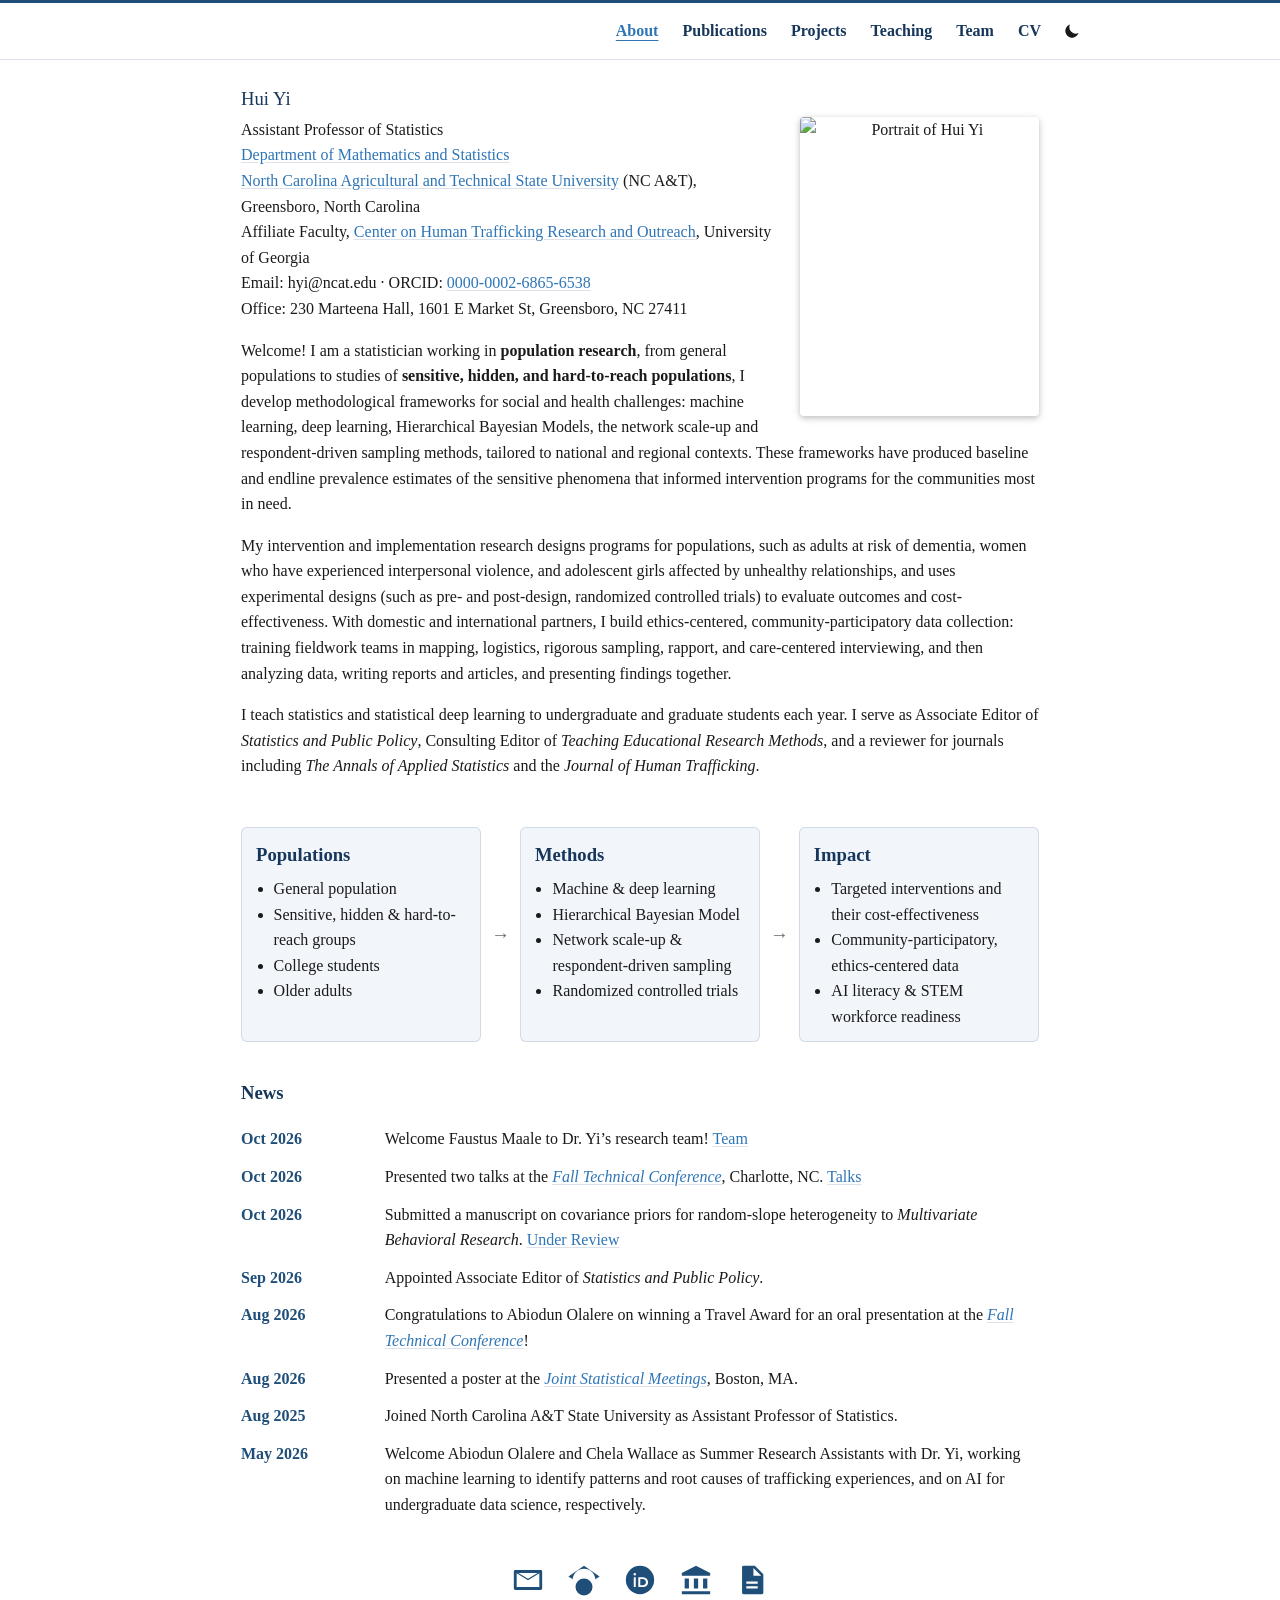
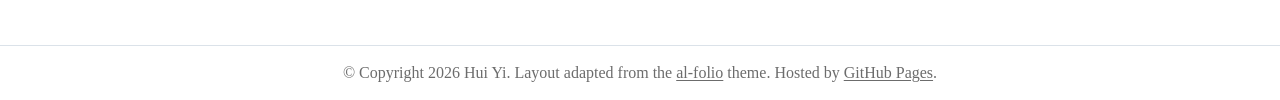
==== commit 055f6de8: "Update index.html" ====
--- a/index.html
+++ b/index.html
@@ -10,7 +10,8 @@
 <meta name="keywords" content="Hui Yi, Hui Yi NCAT, Hui Yi NC A&amp;T, North Carolina A&amp;T statistics, respondent-driven sampling, network scale-up, small area estimation, human trafficking, Bayesian">
 <meta property="og:type" content="profile"><meta property="og:title" content="Hui Yi, Ph.D. | Statistics | NC A&amp;T (NCAT)">
 <meta property="og:description" content="Hui Yi, Ph.D., Assistant Professor of Statistics, North Carolina A&amp;T State University (NC A&amp;T, NCAT). Population research on general, sensitive, hidden, and hard-to-reach populations, college students, and older adults: Bayesian small area estimation, network sampling, machine learning, and randomized controlled trials."><meta property="og:url" content="https://huiyi-stat.github.io/">
-<meta property="og:image" content="https://huiyi-stat.github.io/assets/img/prof_pic.jpg">
+<meta property="og:image" content="https://huiyi-stat.github.io/assets/img/prof_pic.png">
+<meta name="google-site-verification" content="zQGF4gGuXkuN0VU1DSunlA45itW2kXYEOlPV3Uxu3EE" />
 <script type="application/ld+json">{"@context": "https://schema.org", "@type": "Person", "name": "Hui Yi", "honorificSuffix": "Ph.D.", "jobTitle": "Assistant Professor of Statistics", "identifier": "https://orcid.org/0000-0002-6865-6538", "email": "mailto:hyi@ncat.edu", "url": "https://huiyi-stat.github.io/", "image": "https://huiyi-stat.github.io/assets/img/prof_pic.jpg", "worksFor": {"@type": "CollegeOrUniversity", "name": "North Carolina Agricultural and Technical State University", "alternateName": ["NC A&T", "NCAT", "N.C. A&T"], "url": "https://www.ncat.edu/"}, "affiliation": {"@type": "Organization", "name": "Department of Mathematics and Statistics, North Carolina A&T State University"}, "alumniOf": [{"@type": "CollegeOrUniversity", "name": "Virginia Tech"}, {"@type": "CollegeOrUniversity", "name": "Beijing Normal University"}], "knowsAbout": ["Statistics", "Population Research", "Hidden and Hard-to-Reach Populations", "Randomized Controlled Trials", "Machine Learning", "Deep Learning", "Bayesian Modeling", "Survey Sampling", "Respondent-Driven Sampling", "Network Scale-Up Method", "Small Area Estimation", "Social Network Analysis", "Human Trafficking Prevalence Estimation"], "sameAs": ["https://orcid.org/0000-0002-6865-6538", "https://scholar.google.com/citations?user=ZdeAgTMAAAAJ", "https://profiles.ncat.edu/en/persons/hui-yi/"]}</script>
 <link rel="stylesheet" href="assets/css/main.css">
 <script src="assets/js/site.js"></script>
@@ -39,9 +40,9 @@
 <p>Email: <span style="user-select:all">hyi@ncat.edu</span> &middot; ORCID: <a href="https://orcid.org/0000-0002-6865-6538" target="_blank" rel="noopener">0000-0002-6865-6538</a></p>
 <p>Office: 230 Marteena Hall, 1601 E Market St, Greensboro, NC 27411</p>
 </div>
-<p>Welcome! I am a statistician working in <strong>population research</strong>, from general population surveys to studies of <strong>sensitive, hidden, and hard-to-reach populations</strong>, as well as <strong>college students</strong> and <strong>older adults</strong>. I develop methodological frameworks for social and health challenges: Bayesian small area estimation, the network scale-up method, respondent-driven sampling, and machine learning, tailored to national and regional contexts. Through U.S. Department of State&ndash;funded projects and my NC A&amp;T faculty startup award, these frameworks have produced baseline and endline prevalence estimates of human trafficking that informed intervention programs for the communities most in need.</p>
-<p>My intervention and implementation research designs programs for adults at risk of dementia, women who have experienced interpersonal violence, and adolescent girls affected by sex trafficking, and uses randomized controlled trials to evaluate their outcomes and cost-effectiveness. I believe high-quality evidence starts with listening to participants. With domestic and international partners, I build ethics-centered, community-participatory data collection: training fieldwork teams in mapping, logistics, rigorous sampling, rapport, and care-centered interviewing, and then analyzing data, writing reports and articles, and presenting findings together.</p>
-<p>I teach statistics and statistical deep learning to more than 100 undergraduate and graduate students each year, with AI literacy modules developed through an NSF Targeted Infusion Project, and I mentor capstone, thesis, and dissertation research. I serve as Associate Editor of <em>Statistics and Public Policy</em>, Consulting Editor of <em>Teaching Educational Research Methods</em>, and a reviewer for journals including <em>The Annals of Applied Statistics</em> and the <em>Journal of Human Trafficking</em>.</p>
+<p>Welcome! I am a statistician working in <strong>population research</strong>, from general populations to studies of <strong>sensitive, hidden, and hard-to-reach populations</strong>, I develop methodological frameworks for social and health challenges: machine learning, deep learning, Hierarchical Bayesian Models, the network scale-up and respondent-driven sampling methods, tailored to national and regional contexts. These frameworks have produced baseline and endline prevalence estimates of the sensitive phenomena that informed intervention programs for the communities most in need.</p>
+<p>My intervention and implementation research designs programs for populations, such as adults at risk of dementia, women who have experienced interpersonal violence, and adolescent girls affected by unhealthy relationships, and uses experimental designs (such as pre- and post-design, randomized controlled trials) to evaluate outcomes and cost-effectiveness. With domestic and international partners, I build ethics-centered, community-participatory data collection: training fieldwork teams in mapping, logistics, rigorous sampling, rapport, and care-centered interviewing, and then analyzing data, writing reports and articles, and presenting findings together.</p>
+<p>I teach statistics and statistical deep learning to undergraduate and graduate students each year. I serve as Associate Editor of <em>Statistics and Public Policy</em>, Consulting Editor of <em>Teaching Educational Research Methods</em>, and a reviewer for journals including <em>The Annals of Applied Statistics</em> and the <em>Journal of Human Trafficking</em>.</p>
 </div>
 </article>
 <figure class="overview" aria-label="Research overview">
@@ -49,14 +50,14 @@
 <ul><li>General population</li><li>Sensitive, hidden &amp; hard-to-reach groups</li><li>College students</li><li>Older adults</li></ul></div>
 <div class="ov-arrow" aria-hidden="true">&rarr;</div>
 <div class="ov-col"><div class="ov-head">Methods</div>
-<ul><li>Bayesian small area estimation</li><li>Network scale-up &amp; respondent-driven sampling</li><li>Machine &amp; deep learning</li><li>Randomized controlled trials</li></ul></div>
+<ul><li>Machine &amp; deep learning</li><li>Hierarchical Bayesian Model</li><li>Network scale-up &amp; respondent-driven sampling</li><li>Randomized controlled trials</li></ul></div>
 <div class="ov-arrow" aria-hidden="true">&rarr;</div>
 <div class="ov-col"><div class="ov-head">Impact</div>
-<ul><li>Baseline &amp; endline prevalence estimates</li><li>Targeted interventions and their cost-effectiveness</li><li>Community-participatory, ethics-centered data</li><li>AI literacy &amp; STEM workforce readiness</li></ul></div>
+<ul><li>Targeted interventions and their cost-effectiveness</li><li>Community-participatory, ethics-centered data</li><li>AI literacy &amp; STEM workforce readiness</li></ul></div>
 
 </figure>
 <section class="news"><h2 class="section">News</h2>
-<div class="table-wrap"><table><tr><th scope="row">Oct 2026</th><td>Welcome Faustus Maale to Dr. Yi&rsquo;s research team! <a href="team.html">Team</a></td></tr><tr><th scope="row">Oct 2026</th><td>Presented two talks at the <a href="https://falltechnicalconference.org/2026-program/" target="_blank" rel="noopener"><em>Fall Technical Conference</em></a>, Charlotte, NC. <a href="cv.html#talks">Talks</a></td></tr><tr><th scope="row">Oct 2026</th><td>Submitted a manuscript on covariance priors for random-slope heterogeneity to <em>Multivariate Behavioral Research</em>. <a href="publications.html#review">Under Review</a></td></tr><tr><th scope="row">Sep 2026</th><td>Appointed Associate Editor of <em>Statistics and Public Policy</em>.</td></tr><tr><th scope="row">Aug 2026</th><td>Congratulations to Abiodun Olalere on winning a Travel Award for an oral presentation at the <a href="https://falltechnicalconference.org/2026-program/" target="_blank" rel="noopener"><em>Fall Technical Conference</em></a>!</td></tr><tr><th scope="row">Aug 2026</th><td>Presented a poster at the <a href="https://ww2.amstat.org/meetings/jsm/2026/program.cfm" target="_blank" rel="noopener"><em>Joint Statistical Meetings</em></a>, Boston, MA.</td></tr><tr><th scope="row">Aug 2025</th><td>Joined North Carolina A&amp;T State University as Assistant Professor of Statistics.</td></tr><tr><th scope="row">May 2025</th><td>Welcome Abiodun Olalere and Chela Wallace as Summer Research Assistants with Dr. Yi, working on machine learning to identify patterns and root causes of trafficking experiences, and on AI for undergraduate data science, respectively.</td></tr></table></div></section>
+<div class="table-wrap"><table><tr><th scope="row">Oct 2026</th><td>Welcome Faustus Maale to Dr. Yi&rsquo;s research team! <a href="team.html">Team</a></td></tr><tr><th scope="row">Oct 2026</th><td>Presented two talks at the <a href="https://falltechnicalconference.org/2026-program/" target="_blank" rel="noopener"><em>Fall Technical Conference</em></a>, Charlotte, NC. <a href="cv.html#talks">Talks</a></td></tr><tr><th scope="row">Oct 2026</th><td>Submitted a manuscript on covariance priors for random-slope heterogeneity to <em>Multivariate Behavioral Research</em>. <a href="publications.html#review">Under Review</a></td></tr><tr><th scope="row">Sep 2026</th><td>Appointed Associate Editor of <em>Statistics and Public Policy</em>.</td></tr><tr><th scope="row">Aug 2026</th><td>Congratulations to Abiodun Olalere on winning a Travel Award for an oral presentation at the <a href="https://falltechnicalconference.org/2026-program/" target="_blank" rel="noopener"><em>Fall Technical Conference</em></a>!</td></tr><tr><th scope="row">Aug 2026</th><td>Presented a poster at the <a href="https://ww2.amstat.org/meetings/jsm/2026/program.cfm" target="_blank" rel="noopener"><em>Joint Statistical Meetings</em></a>, Boston, MA.</td></tr><tr><th scope="row">Aug 2025</th><td>Joined North Carolina A&amp;T State University as Assistant Professor of Statistics.</td></tr><tr><th scope="row">May 2026</th><td>Welcome Abiodun Olalere and Chela Wallace as Summer Research Assistants with Dr. Yi, working on machine learning to identify patterns and root causes of trafficking experiences, and on AI for undergraduate data science, respectively.</td></tr></table></div></section>
 <div class="social"><div class="contact-icons">
 <a href="mailto:hyi@ncat.edu" title="Email" aria-label="Email"><svg viewBox="0 0 24 24" fill="currentColor" aria-hidden="true"><path d="M3 5h18a1 1 0 0 1 1 1v12a1 1 0 0 1-1 1H3a1 1 0 0 1-1-1V6a1 1 0 0 1 1-1zm9 7.2L4 7.3V17h16V7.3l-8 4.9zM5.2 7l6.8 4.2L18.8 7H5.2z"/></svg></a>
 <a href="https://scholar.google.com/citations?user=ZdeAgTMAAAAJ&hl=en" title="Google Scholar" aria-label="Google Scholar" target="_blank" rel="noopener"><svg viewBox="0 0 24 24" fill="currentColor" aria-hidden="true"><path d="M12 2 1 9.5l3 2.05V12a8 8 0 0 1 16 0v-.45L23 9.5 12 2zm0 9a6 6 0 1 0 0 12 6 6 0 0 0 0-12z"/></svg></a>
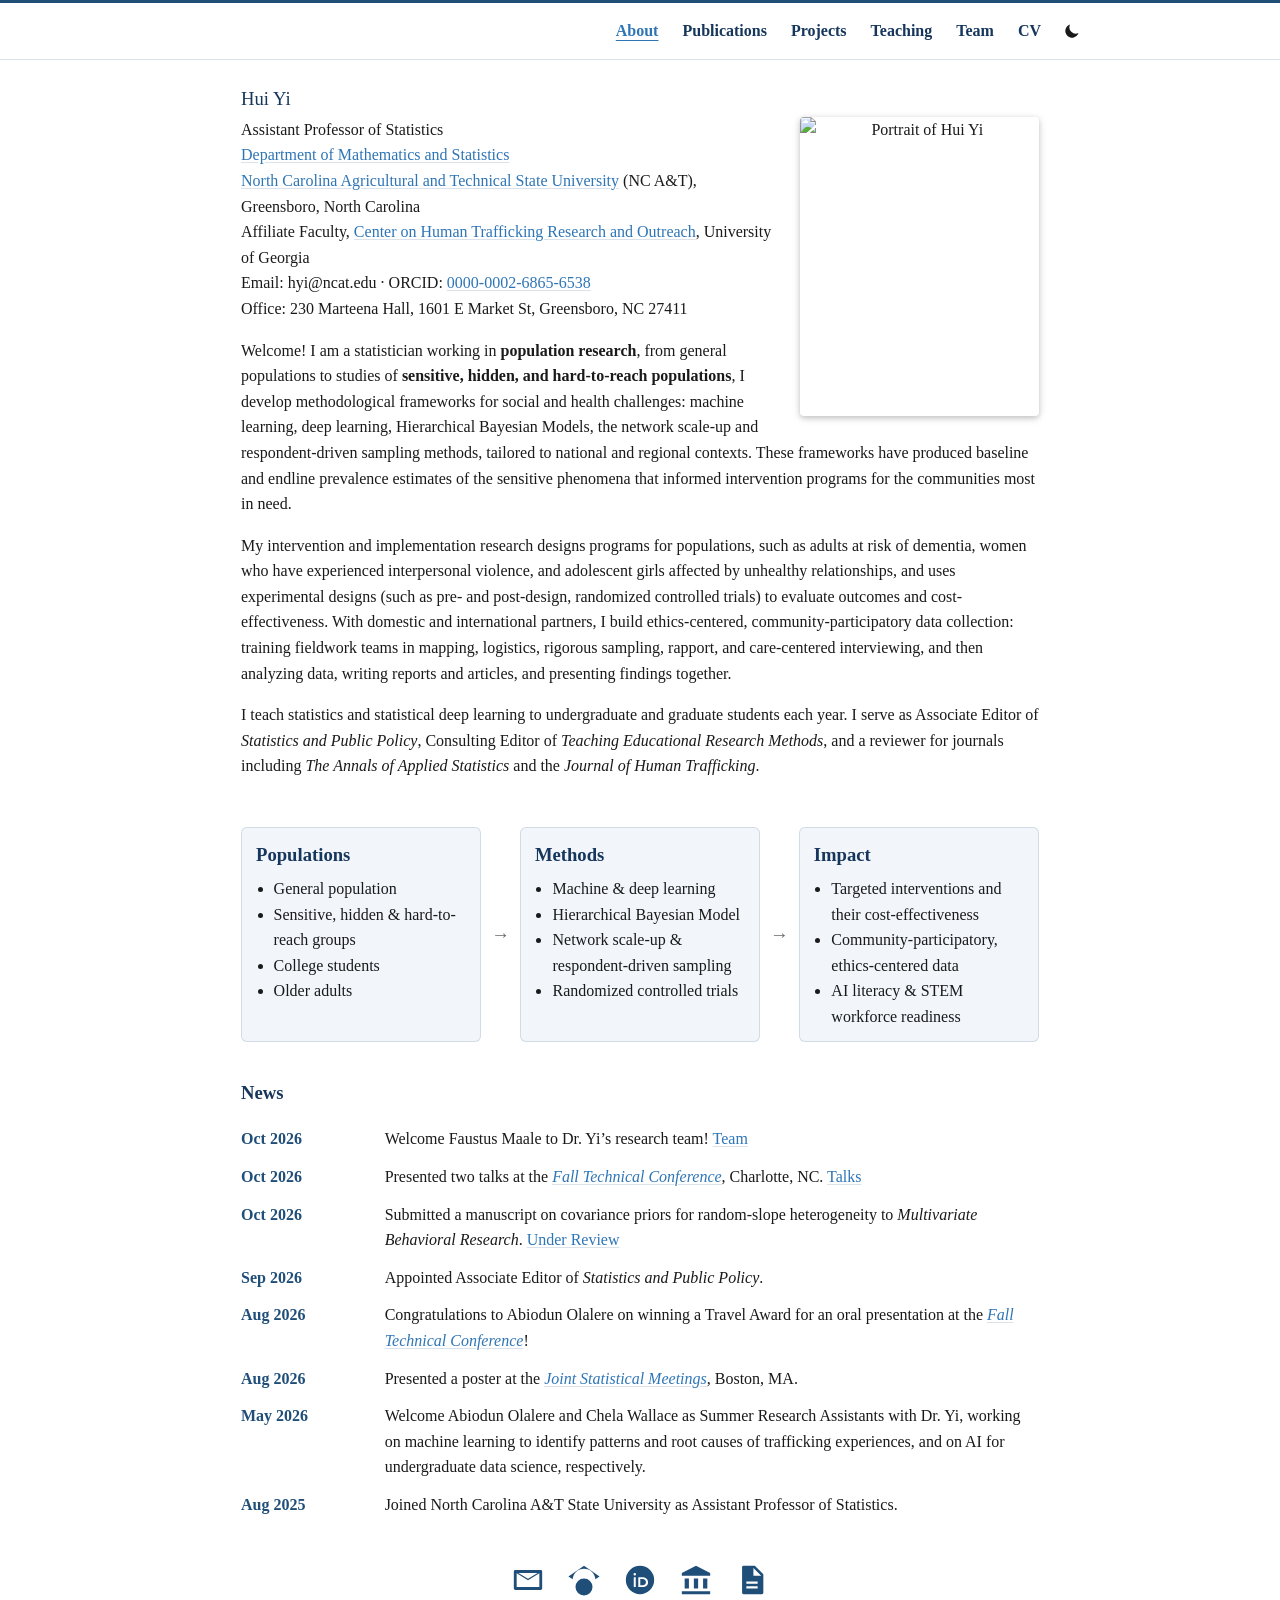
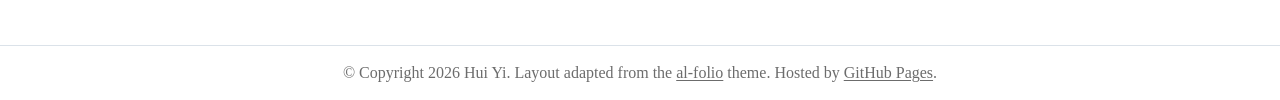
==== commit 376717e2: "Change Open Graph image format from PNG to JPG Updated the Open Graph image meta tag from PNG to JPG" ====
--- a/index.html
+++ b/index.html
@@ -10,7 +10,7 @@
 <meta name="keywords" content="Hui Yi, Hui Yi NCAT, Hui Yi NC A&amp;T, North Carolina A&amp;T statistics, respondent-driven sampling, network scale-up, small area estimation, human trafficking, Bayesian">
 <meta property="og:type" content="profile"><meta property="og:title" content="Hui Yi, Ph.D. | Statistics | NC A&amp;T (NCAT)">
 <meta property="og:description" content="Hui Yi, Ph.D., Assistant Professor of Statistics, North Carolina A&amp;T State University (NC A&amp;T, NCAT). Population research on general, sensitive, hidden, and hard-to-reach populations, college students, and older adults: Bayesian small area estimation, network sampling, machine learning, and randomized controlled trials."><meta property="og:url" content="https://huiyi-stat.github.io/">
-<meta property="og:image" content="https://huiyi-stat.github.io/assets/img/prof_pic.png">
+<meta property="og:image" content="https://huiyi-stat.github.io/assets/img/prof_pic.jpg">
 <meta name="google-site-verification" content="zQGF4gGuXkuN0VU1DSunlA45itW2kXYEOlPV3Uxu3EE" />
 <script type="application/ld+json">{"@context": "https://schema.org", "@type": "Person", "name": "Hui Yi", "honorificSuffix": "Ph.D.", "jobTitle": "Assistant Professor of Statistics", "identifier": "https://orcid.org/0000-0002-6865-6538", "email": "mailto:hyi@ncat.edu", "url": "https://huiyi-stat.github.io/", "image": "https://huiyi-stat.github.io/assets/img/prof_pic.jpg", "worksFor": {"@type": "CollegeOrUniversity", "name": "North Carolina Agricultural and Technical State University", "alternateName": ["NC A&T", "NCAT", "N.C. A&T"], "url": "https://www.ncat.edu/"}, "affiliation": {"@type": "Organization", "name": "Department of Mathematics and Statistics, North Carolina A&T State University"}, "alumniOf": [{"@type": "CollegeOrUniversity", "name": "Virginia Tech"}, {"@type": "CollegeOrUniversity", "name": "Beijing Normal University"}], "knowsAbout": ["Statistics", "Population Research", "Hidden and Hard-to-Reach Populations", "Randomized Controlled Trials", "Machine Learning", "Deep Learning", "Bayesian Modeling", "Survey Sampling", "Respondent-Driven Sampling", "Network Scale-Up Method", "Small Area Estimation", "Social Network Analysis", "Human Trafficking Prevalence Estimation"], "sameAs": ["https://orcid.org/0000-0002-6865-6538", "https://scholar.google.com/citations?user=ZdeAgTMAAAAJ", "https://profiles.ncat.edu/en/persons/hui-yi/"]}</script>
 <link rel="stylesheet" href="assets/css/main.css">
@@ -57,7 +57,7 @@
 
 </figure>
 <section class="news"><h2 class="section">News</h2>
-<div class="table-wrap"><table><tr><th scope="row">Oct 2026</th><td>Welcome Faustus Maale to Dr. Yi&rsquo;s research team! <a href="team.html">Team</a></td></tr><tr><th scope="row">Oct 2026</th><td>Presented two talks at the <a href="https://falltechnicalconference.org/2026-program/" target="_blank" rel="noopener"><em>Fall Technical Conference</em></a>, Charlotte, NC. <a href="cv.html#talks">Talks</a></td></tr><tr><th scope="row">Oct 2026</th><td>Submitted a manuscript on covariance priors for random-slope heterogeneity to <em>Multivariate Behavioral Research</em>. <a href="publications.html#review">Under Review</a></td></tr><tr><th scope="row">Sep 2026</th><td>Appointed Associate Editor of <em>Statistics and Public Policy</em>.</td></tr><tr><th scope="row">Aug 2026</th><td>Congratulations to Abiodun Olalere on winning a Travel Award for an oral presentation at the <a href="https://falltechnicalconference.org/2026-program/" target="_blank" rel="noopener"><em>Fall Technical Conference</em></a>!</td></tr><tr><th scope="row">Aug 2026</th><td>Presented a poster at the <a href="https://ww2.amstat.org/meetings/jsm/2026/program.cfm" target="_blank" rel="noopener"><em>Joint Statistical Meetings</em></a>, Boston, MA.</td></tr><tr><th scope="row">Aug 2025</th><td>Joined North Carolina A&amp;T State University as Assistant Professor of Statistics.</td></tr><tr><th scope="row">May 2026</th><td>Welcome Abiodun Olalere and Chela Wallace as Summer Research Assistants with Dr. Yi, working on machine learning to identify patterns and root causes of trafficking experiences, and on AI for undergraduate data science, respectively.</td></tr></table></div></section>
+<div class="table-wrap"><table><tr><th scope="row">Oct 2026</th><td>Welcome Faustus Maale to Dr. Yi&rsquo;s research team! <a href="team.html">Team</a></td></tr><tr><th scope="row">Oct 2026</th><td>Presented two talks at the <a href="https://falltechnicalconference.org/2026-program/" target="_blank" rel="noopener"><em>Fall Technical Conference</em></a>, Charlotte, NC. <a href="cv.html#talks">Talks</a></td></tr><tr><th scope="row">Oct 2026</th><td>Submitted a manuscript on covariance priors for random-slope heterogeneity to <em>Multivariate Behavioral Research</em>. <a href="publications.html#review">Under Review</a></td></tr><tr><th scope="row">Sep 2026</th><td>Appointed Associate Editor of <em>Statistics and Public Policy</em>.</td></tr><tr><th scope="row">Aug 2026</th><td>Congratulations to Abiodun Olalere on winning a Travel Award for an oral presentation at the <a href="https://falltechnicalconference.org/2026-program/" target="_blank" rel="noopener"><em>Fall Technical Conference</em></a>!</td></tr><tr><th scope="row">Aug 2026</th><td>Presented a poster at the <a href="https://ww2.amstat.org/meetings/jsm/2026/program.cfm" target="_blank" rel="noopener"><em>Joint Statistical Meetings</em></a>, Boston, MA.</td></tr><th scope="row">May 2026</th><td>Welcome Abiodun Olalere and Chela Wallace as Summer Research Assistants with Dr. Yi, working on machine learning to identify patterns and root causes of trafficking experiences, and on AI for undergraduate data science, respectively.</td></tr><tr><th scope="row">Aug 2025</th><td>Joined North Carolina A&amp;T State University as Assistant Professor of Statistics.</td></tr><tr></table></div></section>
 <div class="social"><div class="contact-icons">
 <a href="mailto:hyi@ncat.edu" title="Email" aria-label="Email"><svg viewBox="0 0 24 24" fill="currentColor" aria-hidden="true"><path d="M3 5h18a1 1 0 0 1 1 1v12a1 1 0 0 1-1 1H3a1 1 0 0 1-1-1V6a1 1 0 0 1 1-1zm9 7.2L4 7.3V17h16V7.3l-8 4.9zM5.2 7l6.8 4.2L18.8 7H5.2z"/></svg></a>
 <a href="https://scholar.google.com/citations?user=ZdeAgTMAAAAJ&hl=en" title="Google Scholar" aria-label="Google Scholar" target="_blank" rel="noopener"><svg viewBox="0 0 24 24" fill="currentColor" aria-hidden="true"><path d="M12 2 1 9.5l3 2.05V12a8 8 0 0 1 16 0v-.45L23 9.5 12 2zm0 9a6 6 0 1 0 0 12 6 6 0 0 0 0-12z"/></svg></a>
